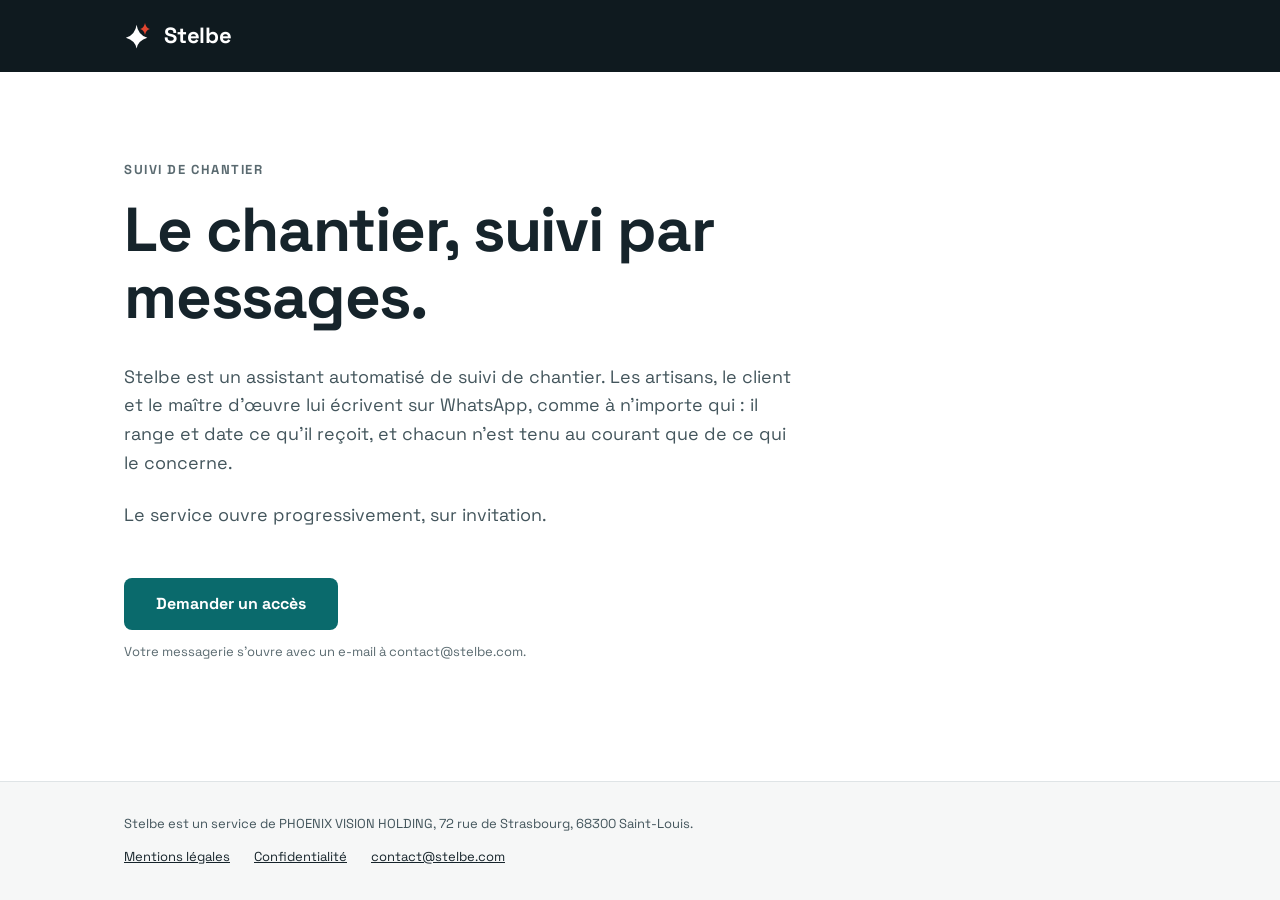
==== index.html @ ce3d9ef1 "Vitrine stelbe.com : accueil, mentions légales, confidentialité Trois pages statiques, police Space " ====
<!doctype html>
<html lang="fr">
<head>
<meta charset="utf-8">
<meta name="viewport" content="width=device-width, initial-scale=1">
<meta name="robots" content="noindex">
<title>Stelbe, le suivi de chantier par messages</title>
<meta name="description" content="Stelbe est un assistant automatisé de suivi de chantier sur WhatsApp, édité par PHOENIX VISION HOLDING.">
<link rel="icon" href="data:image/svg+xml,%3Csvg xmlns='http://www.w3.org/2000/svg' viewBox='0 0 120 120'%3E%3Crect width='120' height='120' rx='24' fill='%230f1a1f'/%3E%3Cpath d='M54 22 Q59 58 92 68 Q59 78 54 104 Q49 78 16 68 Q49 58 54 22 Z' fill='%23fff'/%3E%3Cpath d='M88 12 Q91 28 104 32 Q91 36 88 52 Q85 36 72 32 Q85 28 88 12 Z' fill='%23E2452F'/%3E%3C/svg%3E">
<link rel="preload" href="polices/space-grotesk-400.woff2" as="font" type="font/woff2" crossorigin>
<link rel="stylesheet" href="style.css">
</head>
<body>
<header class="entete">
  <div class="cadre">
    <a class="marque" href="index.html"><svg width="28" height="28" viewBox="0 0 120 120" aria-hidden="true"><path d="M54 12 Q60 56 100 68 Q60 80 54 114 Q48 80 8 68 Q48 56 54 12 Z" fill="#FFFFFF"></path><path d="M90 4 Q93.9 24.8 110.8 30 Q93.9 35.2 90 56 Q86.1 35.2 69.2 30 Q86.1 24.8 90 4 Z" fill="#E2452F"></path></svg><span>Stelbe</span></a>
  </div>
</header>
<main>
<section class="accueil">
  <div class="cadre">
    <p class="intertitre">Suivi de chantier</p>
    <h1>Le chantier, suivi par messages.</h1>
    <p class="chapo">Stelbe est un assistant automatisé de suivi de chantier. Les artisans, le client et le maître d'œuvre lui écrivent sur WhatsApp, comme à n'importe qui : il range et date ce qu'il reçoit, et chacun n'est tenu au courant que de ce qui le concerne.</p>
    <p class="chapo">Le service ouvre progressivement, sur invitation.</p>
    <a class="bouton" href="mailto:contact@stelbe.com?subject=Demande%20d%27acc%C3%A8s%20%C3%A0%20Stelbe">Demander un accès</a>
    <span class="bouton-note">Votre messagerie s'ouvre avec un e-mail à contact@stelbe.com.</span>
  </div>
</section>
</main>
<footer class="pied">
  <div class="cadre">
    <p>Stelbe est un service de PHOENIX VISION HOLDING, 72 rue de Strasbourg, 68300 Saint-Louis.</p>
    <nav aria-label="Informations">
      <a href="mentions-legales.html">Mentions légales</a>
      <a href="confidentialite.html">Confidentialité</a>
      <a href="mailto:contact@stelbe.com">contact@stelbe.com</a>
    </nav>
  </div>
</footer>
</body>
</html>
---- style.css ----
/* Stelbe, vitrine. Aucune ressource chargée ailleurs que sur stelbe.com. */
@font-face { font-family: "Space Grotesk"; font-style: normal; font-weight: 400; font-display: swap; src: url("polices/space-grotesk-400.woff2") format("woff2"); }
@font-face { font-family: "Space Grotesk"; font-style: normal; font-weight: 700; font-display: swap; src: url("polices/space-grotesk-700.woff2") format("woff2"); }

:root {
  --fond: #ffffff;
  --fond-calme: #f6f7f7;
  --texte: #16242b;
  --texte-courant: #43555c;
  --texte-doux: #5a6a70;
  --trait: #dfe4e6;
  --ardoise: #0f1a1f;
  --action: #0a6a6c;
  --action-survol: #085456;
  --titre-1: clamp(34px, 5.6vw, 62px);
  --titre-2: clamp(22px, 2.6vw, 28px);
  --chapeau: clamp(17px, 1.4vw, 20px);
  --corps: clamp(16px, 1.25vw, 17px);
  --mention: clamp(13px, 1vw, 14px);
  --intertitre: clamp(12px, 1.1vw, 13px);
  --espace-2: 8px; --espace-3: 12px; --espace-4: 16px; --espace-6: 24px;
  --espace-8: 32px; --espace-11: 44px; --espace-14: 56px; --espace-22: 88px;
  --rayon-s: 8px;
  color-scheme: light;
}

* { box-sizing: border-box; }
html { -webkit-text-size-adjust: 100%; }
body {
  margin: 0; background: var(--fond); color: var(--texte);
  font-family: "Space Grotesk", system-ui, -apple-system, "Segoe UI", sans-serif;
  font-size: var(--corps); line-height: 1.6;
  min-height: 100vh; display: flex; flex-direction: column;
}
a { color: var(--action); }
a:hover { color: var(--action-survol); }
:focus-visible { outline: 3px solid var(--action); outline-offset: 3px; }

.cadre { width: 100%; max-width: 1080px; margin: 0 auto; padding: 0 var(--espace-6); }
@media (max-width: 620px) { .cadre { padding: 0 var(--espace-4); } }

/* En-tête */
.entete { background: var(--ardoise); }
.entete .cadre { display: flex; align-items: center; min-height: 72px; }
.marque { display: inline-flex; align-items: center; gap: var(--espace-3); color: #ffffff; text-decoration: none; font-weight: 700; font-size: 22px; letter-spacing: -0.01em; }
.marque:hover { color: #ffffff; }

main { flex: 1; }

/* Accueil */
.accueil { padding: var(--espace-22) 0; }
.intertitre { font-size: var(--intertitre); font-weight: 700; letter-spacing: 0.12em; text-transform: uppercase; color: var(--texte-doux); margin: 0 0 var(--espace-4); }
h1 { font-size: var(--titre-1); line-height: 1.08; letter-spacing: -0.02em; margin: 0 0 var(--espace-8); max-width: 16ch; }
.chapo { font-size: var(--chapeau); color: var(--texte-courant); max-width: 38em; margin: 0 0 var(--espace-6); }
.bouton {
  display: inline-flex; align-items: center; justify-content: center; min-height: 52px;
  padding: 0 var(--espace-8); margin-top: var(--espace-6);
  background: var(--action); color: #ffffff; border-radius: var(--rayon-s);
  font-weight: 700; text-decoration: none;
}
.bouton:hover { background: var(--action-survol); color: #ffffff; }
.bouton-note { display: block; margin-top: var(--espace-3); font-size: var(--mention); color: var(--texte-doux); }

/* Pages légales */
.legal { padding: var(--espace-14) 0 var(--espace-22); max-width: 46em; }
.legal h1 { font-size: var(--titre-2); max-width: none; margin-bottom: var(--espace-3); line-height: 1.2; }
.legal .date { color: var(--texte-doux); font-size: var(--mention); margin: 0 0 var(--espace-8); }
.legal h2 { font-size: 19px; line-height: 1.3; margin: var(--espace-11) 0 var(--espace-3); }
.legal h3 { font-size: 17px; margin: var(--espace-6) 0 var(--espace-2); }
.legal p, .legal li { color: var(--texte-courant); }
.legal sup { font-size: 0.7em; line-height: 0; }
.legal p { margin: 0 0 var(--espace-3); }
.legal ul { margin: 0 0 var(--espace-3); padding-left: 1.2em; }
.legal li { margin-bottom: var(--espace-2); }
.legal strong { color: var(--texte); }
.retour { display: inline-block; margin-bottom: var(--espace-8); font-size: var(--mention); }

/* Pied de page */
.pied { background: var(--fond-calme); border-top: 1px solid var(--trait); padding: var(--espace-8) 0; font-size: var(--mention); color: var(--texte-courant); }
.pied p { margin: 0 0 var(--espace-3); }
.pied nav { display: flex; flex-wrap: wrap; gap: var(--espace-2) var(--espace-6); }
.pied a { color: var(--texte); }
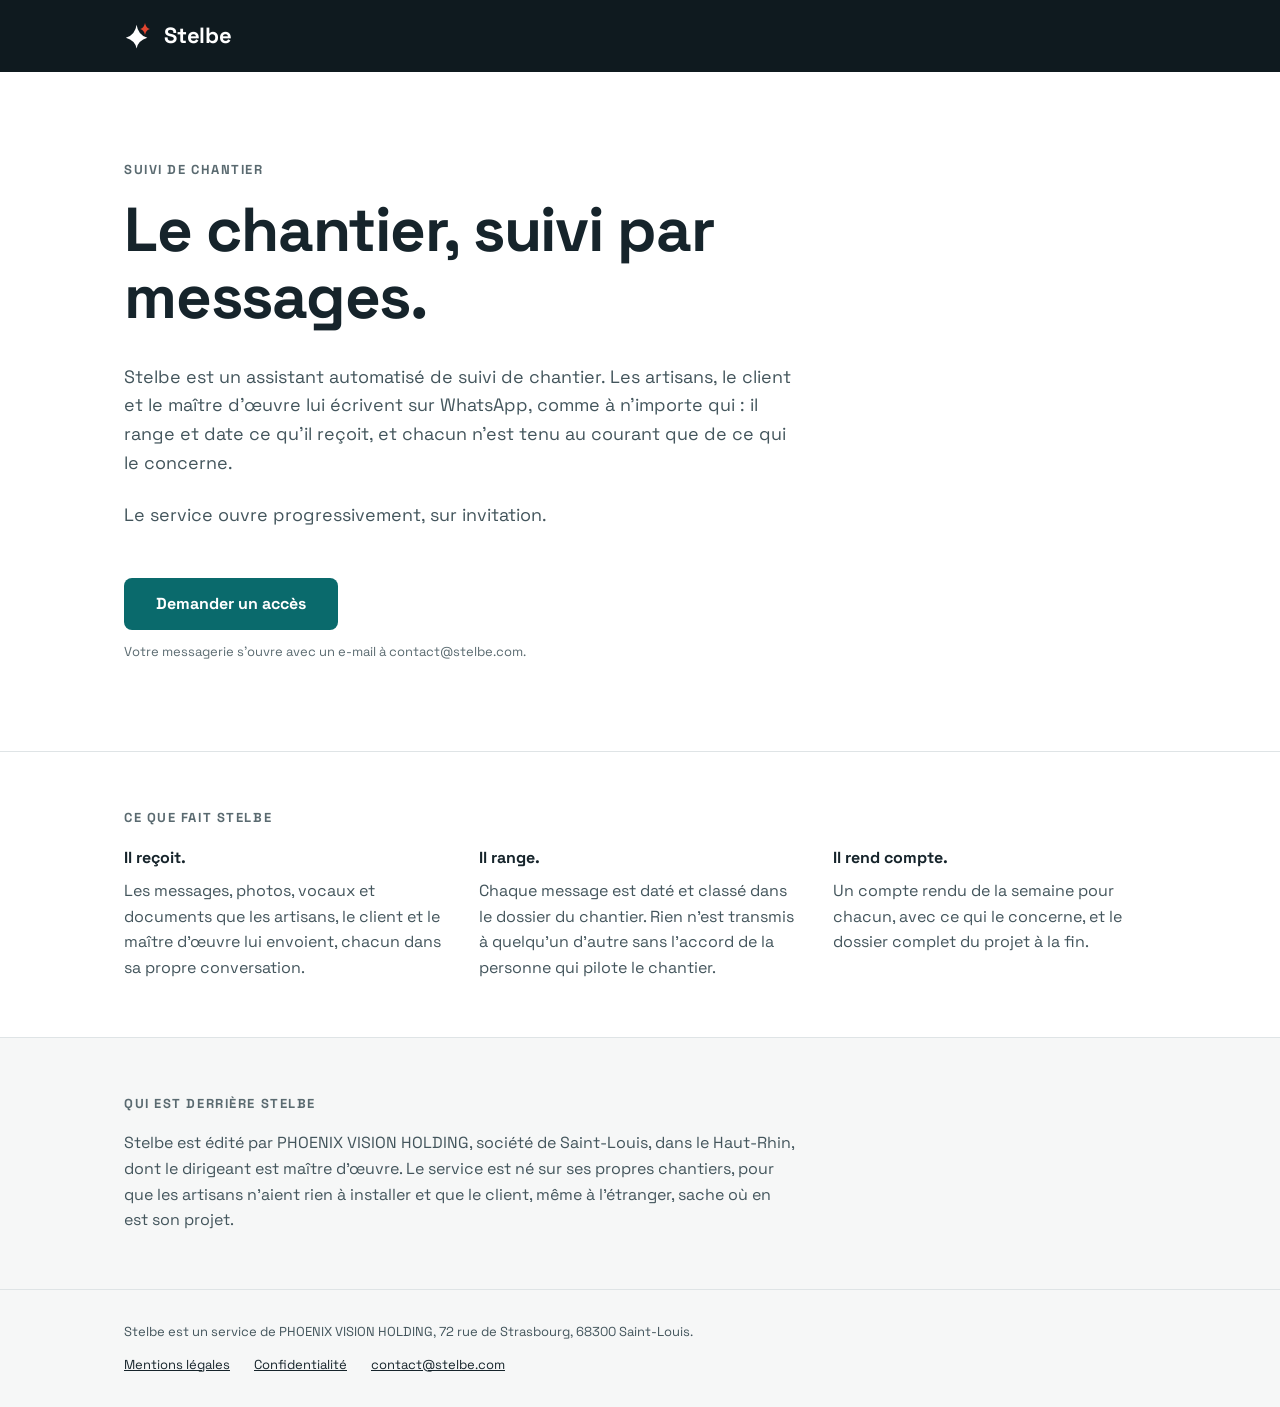
==== commit b7ee1115: "Accueil : ce que fait Stelbe, qui est derrière ; confidentialité : Gmail nommé Co-Authored-By: Claud" ====
--- a/index.html
+++ b/index.html
@@ -27,6 +27,22 @@
     <span class="bouton-note">Votre messagerie s'ouvre avec un e-mail à contact@stelbe.com.</span>
   </div>
 </section>
+<section class="bloc">
+  <div class="cadre">
+    <p class="intertitre">Ce que fait Stelbe</p>
+    <ul class="trois">
+      <li><strong>Il reçoit.</strong> Les messages, photos, vocaux et documents que les artisans, le client et le maître d'œuvre lui envoient, chacun dans sa propre conversation.</li>
+      <li><strong>Il range.</strong> Chaque message est daté et classé dans le dossier du chantier. Rien n'est transmis à quelqu'un d'autre sans l'accord de la personne qui pilote le chantier.</li>
+      <li><strong>Il rend compte.</strong> Un compte rendu de la semaine pour chacun, avec ce qui le concerne, et le dossier complet du projet à la fin.</li>
+    </ul>
+  </div>
+</section>
+<section class="bloc bloc--calme">
+  <div class="cadre">
+    <p class="intertitre">Qui est derrière Stelbe</p>
+    <p class="texte">Stelbe est édité par PHOENIX VISION HOLDING, société de Saint-Louis, dans le Haut-Rhin, dont le dirigeant est maître d'œuvre. Le service est né sur ses propres chantiers, pour que les artisans n'aient rien à installer et que le client, même à l'étranger, sache où en est son projet.</p>
+  </div>
+</section>
 </main>
 <footer class="pied">
   <div class="cadre">
--- a/style.css
+++ b/style.css
@@ -61,6 +61,15 @@
 .bouton:hover { background: var(--action-survol); color: #ffffff; }
 .bouton-note { display: block; margin-top: var(--espace-3); font-size: var(--mention); color: var(--texte-doux); }
 
+/* Blocs de l'accueil */
+.bloc { padding: var(--espace-14) 0; border-top: 1px solid var(--trait); }
+.bloc--calme { background: var(--fond-calme); }
+.trois { list-style: none; margin: 0; padding: 0; display: grid; grid-template-columns: repeat(3, 1fr); gap: var(--espace-8); }
+.trois li { color: var(--texte-courant); line-height: 1.6; }
+.trois strong { display: block; color: var(--texte); margin-bottom: var(--espace-2); }
+.texte { color: var(--texte-courant); max-width: 42em; margin: 0; }
+@media (max-width: 760px) { .trois { grid-template-columns: 1fr; gap: var(--espace-6); } .bloc { padding: var(--espace-11) 0; } }
+
 /* Pages légales */
 .legal { padding: var(--espace-14) 0 var(--espace-22); max-width: 46em; }
 .legal h1 { font-size: var(--titre-2); max-width: none; margin-bottom: var(--espace-3); line-height: 1.2; }
